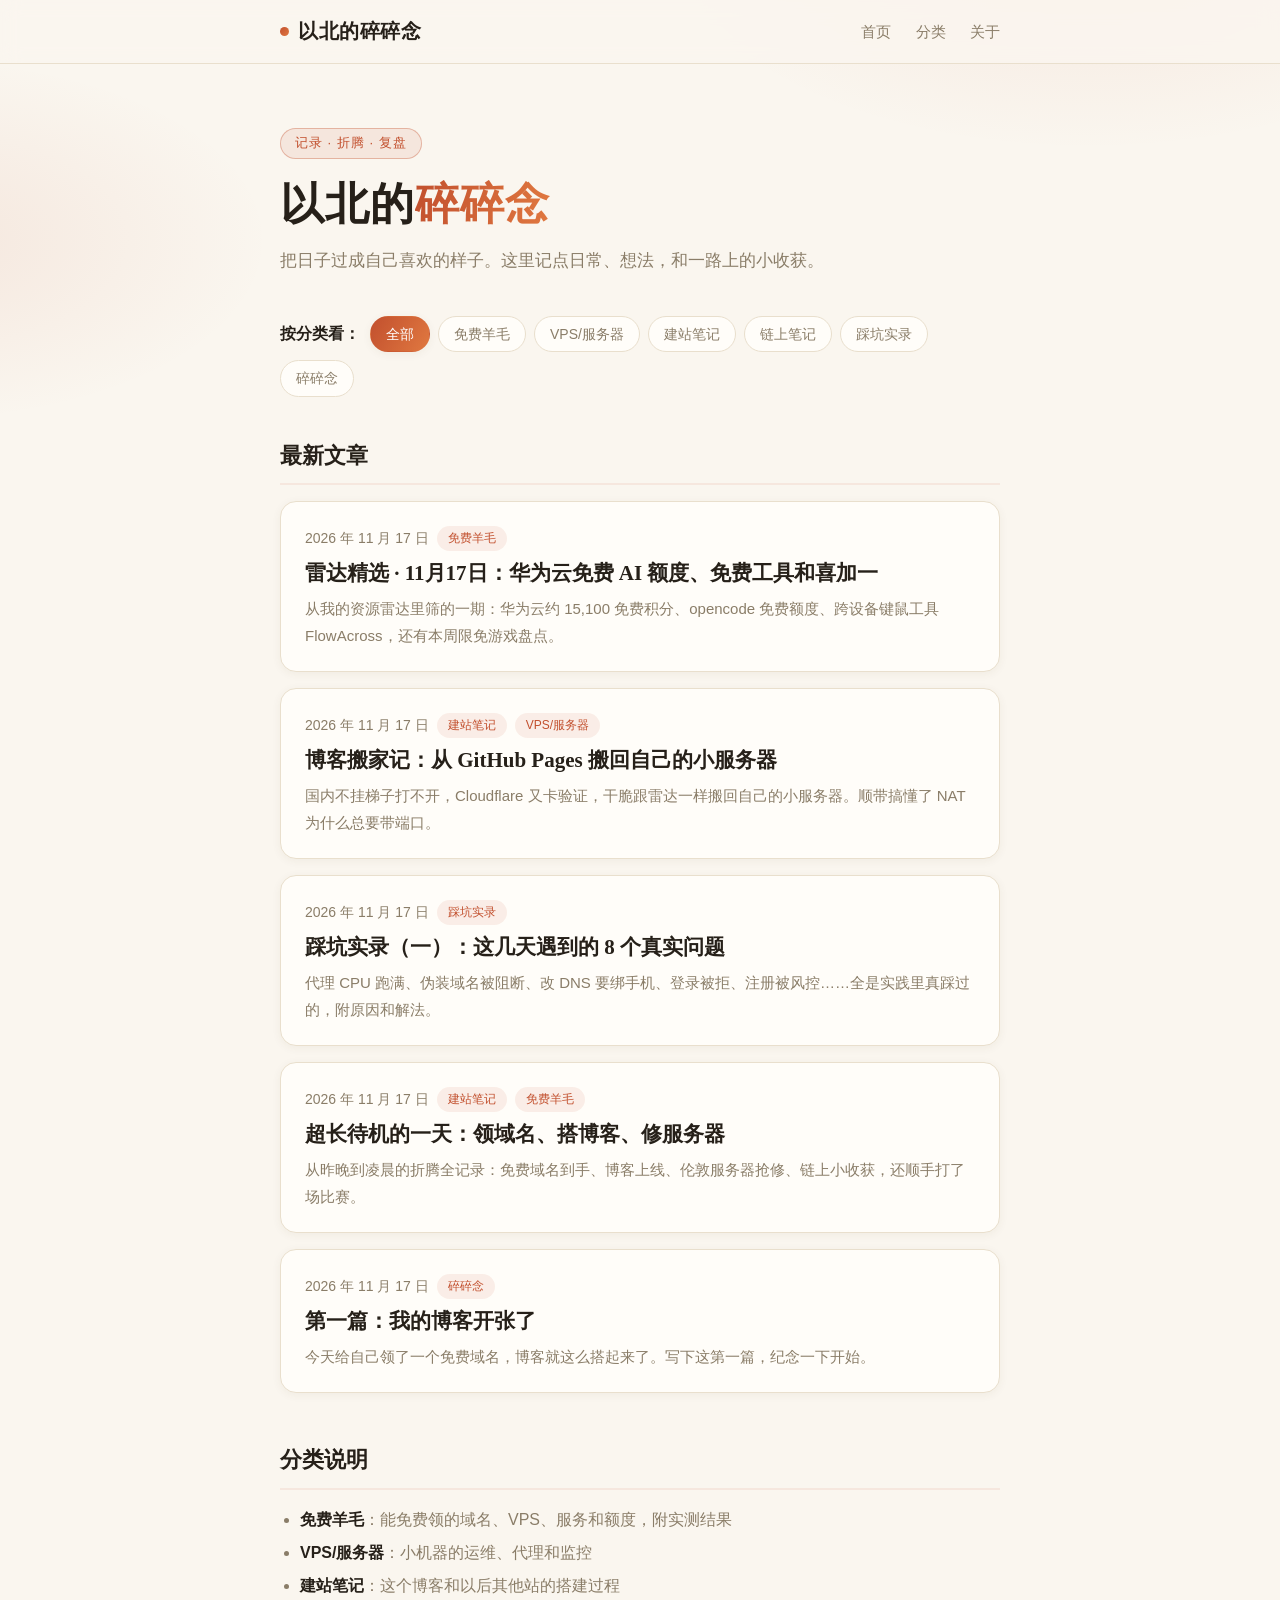
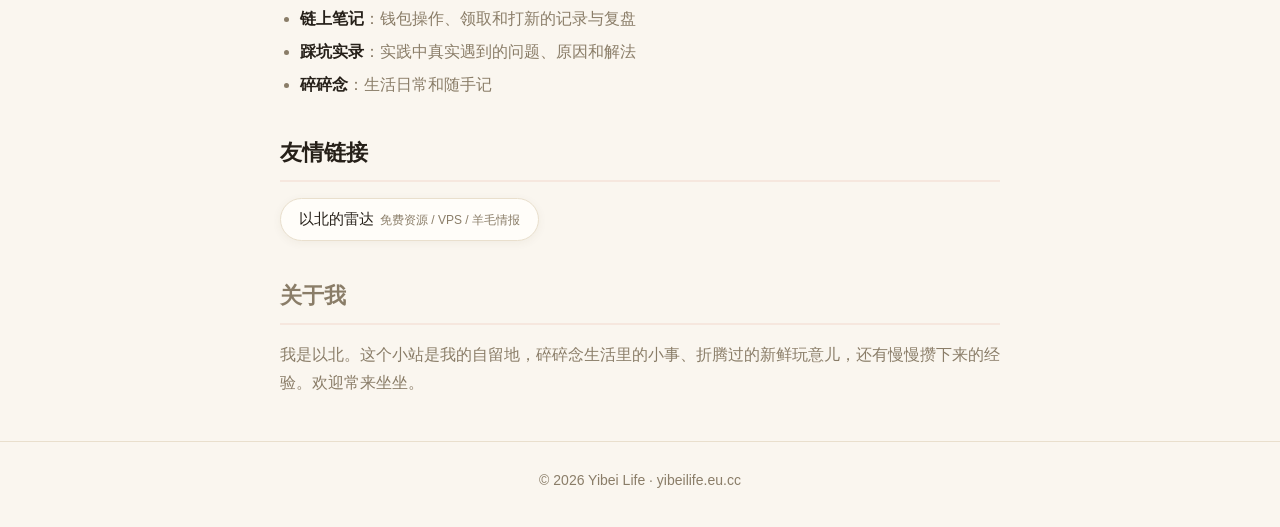
==== index.html @ 8fde80ee "New posts: blog move story + radar picks 11-17" ====
<!DOCTYPE html>
<html lang="zh-CN">
<head>
<meta charset="UTF-8">
<meta name="viewport" content="width=device-width, initial-scale=1.0">
<title>以北的碎碎念 · Yibei Life</title>
<meta name="description" content="以北的碎碎念，记录日常、想法和一路上的小收获。">
<link rel="stylesheet" href="assets/style.css?v=4">
</head>
<body>
<header class="site-header">
  <div class="wrap">
    <a class="logo" href="index.html">以北的碎碎念</a>
    <nav>
      <a href="index.html">首页</a>
      <a href="#categories">分类</a>
      <a href="#about">关于</a>
    </nav>
  </div>
</header>

<main class="wrap">
  <section class="hero">
    <span class="hero-badge">记录 · 折腾 · 复盘</span>
    <h1>以北的<span class="grad">碎碎念</span></h1>
    <p>把日子过成自己喜欢的样子。这里记点日常、想法，和一路上的小收获。</p>
  </section>

  <div class="cat-filter" id="categories">
    <span class="cat-label">按分类看：</span>
    <span id="catFilter" class="cat-buttons">
    <button class="active" data-filter="all">全部</button>
    <button data-filter="freebies">免费羊毛</button>
    <button data-filter="vps">VPS/服务器</button>
    <button data-filter="site">建站笔记</button>
    <button data-filter="crypto">链上笔记</button>
    <button data-filter="pitfalls">踩坑实录</button>
    <button data-filter="life">碎碎念</button>
    </span>
  </div>

  <section class="post-list">
    <h2>最新文章</h2>
    <article class="post-card" data-cat="freebies">
      <div class="meta"><time datetime="2026-11-17">2026 年 11 月 17 日</time><span class="chip">免费羊毛</span></div>
      <h3><a href="posts/2026-11-17-radar-picks.html">雷达精选 · 11月17日：华为云免费 AI 额度、免费工具和喜加一</a></h3>
      <p>从我的资源雷达里筛的一期：华为云约 15,100 免费积分、opencode 免费额度、跨设备键鼠工具 FlowAcross，还有本周限免游戏盘点。</p>
    </article>
    <article class="post-card" data-cat="site vps">
      <div class="meta"><time datetime="2026-11-17">2026 年 11 月 17 日</time><span class="chip">建站笔记</span><span class="chip">VPS/服务器</span></div>
      <h3><a href="posts/2026-11-17-blog-move.html">博客搬家记：从 GitHub Pages 搬回自己的小服务器</a></h3>
      <p>国内不挂梯子打不开，Cloudflare 又卡验证，干脆跟雷达一样搬回自己的小服务器。顺带搞懂了 NAT 为什么总要带端口。</p>
    </article>
    <article class="post-card" data-cat="pitfalls">
      <div class="meta"><time datetime="2026-11-17">2026 年 11 月 17 日</time><span class="chip">踩坑实录</span></div>
      <h3><a href="posts/2026-11-17-pitfalls.html">踩坑实录（一）：这几天遇到的 8 个真实问题</a></h3>
      <p>代理 CPU 跑满、伪装域名被阻断、改 DNS 要绑手机、登录被拒、注册被风控……全是实践里真踩过的，附原因和解法。</p>
    </article>
    <article class="post-card" data-cat="site freebies">
      <div class="meta"><time datetime="2026-11-17">2026 年 11 月 17 日</time><span class="chip">建站笔记</span><span class="chip">免费羊毛</span></div>
      <h3><a href="posts/2026-11-17-recap.html">超长待机的一天：领域名、搭博客、修服务器</a></h3>
      <p>从昨晚到凌晨的折腾全记录：免费域名到手、博客上线、伦敦服务器抢修、链上小收获，还顺手打了场比赛。</p>
    </article>
    <article class="post-card" data-cat="life">
      <div class="meta"><time datetime="2026-11-17">2026 年 11 月 17 日</time><span class="chip">碎碎念</span></div>
      <h3><a href="posts/hello.html">第一篇：我的博客开张了</a></h3>
      <p>今天给自己领了一个免费域名，博客就这么搭起来了。写下这第一篇，纪念一下开始。</p>
    </article>
  </section>

  <section class="categories">
    <h2>分类说明</h2>
    <ul>
      <li><strong>免费羊毛</strong>：能免费领的域名、VPS、服务和额度，附实测结果</li>
      <li><strong>VPS/服务器</strong>：小机器的运维、代理和监控</li>
      <li><strong>建站笔记</strong>：这个博客和以后其他站的搭建过程</li>
      <li><strong>链上笔记</strong>：钱包操作、领取和打新的记录与复盘</li>
      <li><strong>踩坑实录</strong>：实践中真实遇到的问题、原因和解法</li>
      <li><strong>碎碎念</strong>：生活日常和随手记</li>
    </ul>
  </section>
  <script>
    document.getElementById('catFilter').addEventListener('click', function (e) {
      if (e.target.tagName !== 'BUTTON') return;
      this.querySelectorAll('button').forEach(function (b) { b.classList.remove('active'); });
      e.target.classList.add('active');
      var f = e.target.getAttribute('data-filter');
      document.querySelectorAll('.post-card').forEach(function (card) {
        var cats = (card.getAttribute('data-cat') || '').split(' ');
        card.style.display = (f === 'all' || cats.indexOf(f) !== -1) ? '' : 'none';
      });
    });
  </script>

  <section class="friends">
    <h2>友情链接</h2>
    <div class="friend-links">
      <a href="http://yibeiradar.eu.cc" target="_blank" rel="noopener">以北的雷达<small>免费资源 / VPS / 羊毛情报</small></a>
    </div>
  </section>

  <section id="about" class="about">
    <h2>关于我</h2>
    <p>我是以北。这个小站是我的自留地，碎碎念生活里的小事、折腾过的新鲜玩意儿，还有慢慢攒下来的经验。欢迎常来坐坐。</p>
  </section>
</main>

<footer class="site-footer">
  <div class="wrap">
    <p>© 2026 Yibei Life · yibeilife.eu.cc</p>
  </div>
</footer>
</body>
</html>
---- assets/style.css ----
:root {
  --bg: #faf6ef;
  --bg-soft: #f3ecdf;
  --card: #fffdf9;
  --text: #262019;
  --muted: #8a7d68;
  --accent: #c2502e;
  --accent-2: #e07840;
  --accent-soft: rgba(194, 80, 46, 0.09);
  --border: #e9dfcd;
  --shadow: 0 2px 10px rgba(90, 64, 32, 0.06);
  --shadow-hover: 0 12px 28px rgba(90, 64, 32, 0.13);
  --serif: "Noto Serif SC", "Songti SC", "STSong", Georgia, serif;
}
@media (prefers-color-scheme: dark) {
  :root {
    --bg: #17140f;
    --bg-soft: #1e1a14;
    --card: #211c15;
    --text: #ece4d4;
    --muted: #a2937a;
    --accent: #e8935c;
    --accent-2: #f0a868;
    --accent-soft: rgba(232, 147, 92, 0.13);
    --border: #38302a;
    --shadow: 0 2px 10px rgba(0, 0, 0, 0.35);
    --shadow-hover: 0 12px 28px rgba(0, 0, 0, 0.5);
  }
}
* { box-sizing: border-box; }
html { scroll-behavior: smooth; }
body {
  margin: 0;
  background:
    radial-gradient(600px 300px at 85% -60px, var(--accent-soft), transparent 70%),
    radial-gradient(500px 260px at -80px 240px, var(--accent-soft), transparent 70%),
    var(--bg);
  color: var(--text);
  font-family: -apple-system, BlinkMacSystemFont, "PingFang SC", "Hiragino Sans GB", "Microsoft YaHei", sans-serif;
  line-height: 1.75;
  -webkit-font-smoothing: antialiased;
}
::selection { background: var(--accent); color: #fff; }
.wrap { max-width: 760px; margin: 0 auto; padding: 0 20px; }
a { color: var(--accent); text-decoration: none; }
a:hover { text-decoration: underline; }

.site-header {
  position: sticky;
  top: 0;
  z-index: 10;
  background: color-mix(in srgb, var(--bg) 82%, transparent);
  backdrop-filter: blur(10px);
  -webkit-backdrop-filter: blur(10px);
  border-bottom: 1px solid var(--border);
}
.site-header .wrap {
  display: flex;
  align-items: center;
  justify-content: space-between;
  padding-top: 14px;
  padding-bottom: 14px;
}
.logo {
  font-family: var(--serif);
  font-weight: 700;
  font-size: 20px;
  color: var(--text);
  letter-spacing: 0.5px;
}
.logo::before {
  content: "";
  display: inline-block;
  width: 9px;
  height: 9px;
  border-radius: 50%;
  background: linear-gradient(135deg, var(--accent), var(--accent-2));
  margin-right: 9px;
  vertical-align: 2px;
}
.logo:hover { text-decoration: none; color: var(--accent); }
.site-header nav a {
  color: var(--muted);
  margin-left: 20px;
  font-size: 15px;
  transition: color 0.15s ease;
}
.site-header nav a:hover { color: var(--accent); text-decoration: none; }

.hero { padding: 64px 0 10px; text-align: left; }
.hero-badge {
  display: inline-block;
  font-size: 13px;
  color: var(--accent);
  background: var(--accent-soft);
  border: 1px solid color-mix(in srgb, var(--accent) 35%, transparent);
  border-radius: 999px;
  padding: 3px 14px;
  margin-bottom: 18px;
  letter-spacing: 1px;
}
.hero h1 {
  font-family: var(--serif);
  font-size: 44px;
  line-height: 1.25;
  margin: 0 0 14px;
  letter-spacing: 1px;
}
.hero h1 .grad {
  background: linear-gradient(100deg, var(--accent), var(--accent-2));
  -webkit-background-clip: text;
  background-clip: text;
  color: transparent;
}
.hero p { color: var(--muted); font-size: 17px; margin: 0; max-width: 34em; }

.cat-filter { padding: 30px 0 4px; display: flex; flex-wrap: wrap; gap: 8px; align-items: center; }
.cat-label { font-weight: 600; margin-right: 2px; }
.cat-buttons { display: contents; }
.cat-filter button {
  font: inherit;
  font-size: 14px;
  color: var(--muted);
  background: var(--card);
  border: 1px solid var(--border);
  border-radius: 999px;
  padding: 5px 15px;
  cursor: pointer;
  transition: all 0.15s ease;
}
.cat-filter button:hover { color: var(--accent); border-color: var(--accent); }
.cat-filter button.active {
  color: #fff;
  background: linear-gradient(120deg, var(--accent), var(--accent-2));
  border-color: transparent;
  box-shadow: var(--shadow);
}
@media (prefers-color-scheme: dark) {
  .cat-filter button.active { color: #221607; }
}

.post-list { padding: 18px 0 6px; }
.post-list h2, .categories h2, .about h2 {
  font-family: var(--serif);
  font-size: 22px;
  margin: 18px 0 16px;
  padding-bottom: 8px;
  border-bottom: 2px solid var(--accent-soft);
}
.post-card {
  background: var(--card);
  border: 1px solid var(--border);
  border-radius: 16px;
  padding: 22px 24px;
  margin-bottom: 16px;
  box-shadow: var(--shadow);
  transition: transform 0.18s ease, box-shadow 0.18s ease;
}
.post-card:hover { transform: translateY(-3px); box-shadow: var(--shadow-hover); }
.post-card .meta { margin-bottom: 4px; }
.post-card time, .post time { color: var(--muted); font-size: 14px; }
.post-card h3 { font-family: var(--serif); margin: 6px 0 8px; font-size: 21px; line-height: 1.45; }
.post-card h3 a { color: var(--text); }
.post-card h3 a:hover { color: var(--accent); text-decoration: none; }
.post-card p { color: var(--muted); margin: 0; font-size: 15px; }

.chip {
  display: inline-block;
  font-size: 12px;
  color: var(--accent);
  background: var(--accent-soft);
  border-radius: 999px;
  padding: 2px 11px;
  margin-left: 8px;
  vertical-align: 1px;
  white-space: nowrap;
}

.categories { padding: 8px 0 4px; }
.categories ul { margin: 0; padding-left: 20px; color: var(--muted); }
.categories li { margin: 5px 0; }
.categories strong { color: var(--text); font-weight: 600; }

.about { padding: 14px 0 44px; color: var(--muted); }
.about p { margin: 0; }

.post { padding: 40px 0 8px; }
.post h1 { font-family: var(--serif); font-size: 32px; line-height: 1.4; margin: 10px 0 20px; letter-spacing: 0.5px; }
.post h3 {
  font-family: var(--serif);
  font-size: 20px;
  margin: 30px 0 8px;
  padding-left: 12px;
  border-left: 4px solid var(--accent);
  line-height: 1.5;
}
.post p { margin: 10px 0; }
.post strong { color: var(--text); }

.comments { padding: 16px 0 34px; }
.comments h2 { font-family: var(--serif); font-size: 20px; margin: 0 0 8px; }

.site-footer {
  border-top: 1px solid var(--border);
  padding: 26px 0 34px;
  color: var(--muted);
  font-size: 14px;
  text-align: center;
}
.site-footer p { margin: 0; }

img { max-width: 100%; height: auto; }
.post p, .post-card p { overflow-wrap: anywhere; }
#waline { max-width: 100%; }

.friends { padding: 8px 0 4px; }
.friends h2 {
  font-family: var(--serif);
  font-size: 22px;
  margin: 18px 0 16px;
  padding-bottom: 8px;
  border-bottom: 2px solid var(--accent-soft);
}
.friend-links { display: flex; flex-wrap: wrap; gap: 10px; }
.friend-links a {
  display: inline-block;
  background: var(--card);
  border: 1px solid var(--border);
  border-radius: 999px;
  padding: 7px 18px;
  color: var(--text);
  font-size: 15px;
  box-shadow: var(--shadow);
  transition: all 0.15s ease;
}
.friend-links a:hover {
  color: var(--accent);
  border-color: var(--accent);
  text-decoration: none;
  transform: translateY(-2px);
}
.friend-links a small { color: var(--muted); margin-left: 6px; font-size: 12px; }

@media (max-width: 560px) {
  .wrap { padding: 0 16px; }
  .hero { padding: 40px 0 4px; }
  .hero h1 { font-size: 32px; }
  .hero p { font-size: 16px; }
  .post { padding: 28px 0 6px; }
  .post h1 { font-size: 26px; }
  .post h3 { font-size: 18px; }
  .post-card { padding: 18px; border-radius: 14px; }
  .post-card h3 { font-size: 19px; }
  .site-header .wrap { padding-top: 11px; padding-bottom: 11px; }
  .logo { font-size: 18px; }
  .site-header nav a { margin-left: 13px; font-size: 14px; }
  .cat-filter { gap: 6px; padding-top: 22px; }
  .cat-filter button { padding: 4px 12px; font-size: 13px; }
  .chip { margin-left: 6px; padding: 1px 9px; }
  .friend-links a { padding: 6px 14px; font-size: 14px; }
}
@media (max-width: 380px) {
  .hero h1 { font-size: 28px; }
  .site-header nav a { margin-left: 10px; }
}
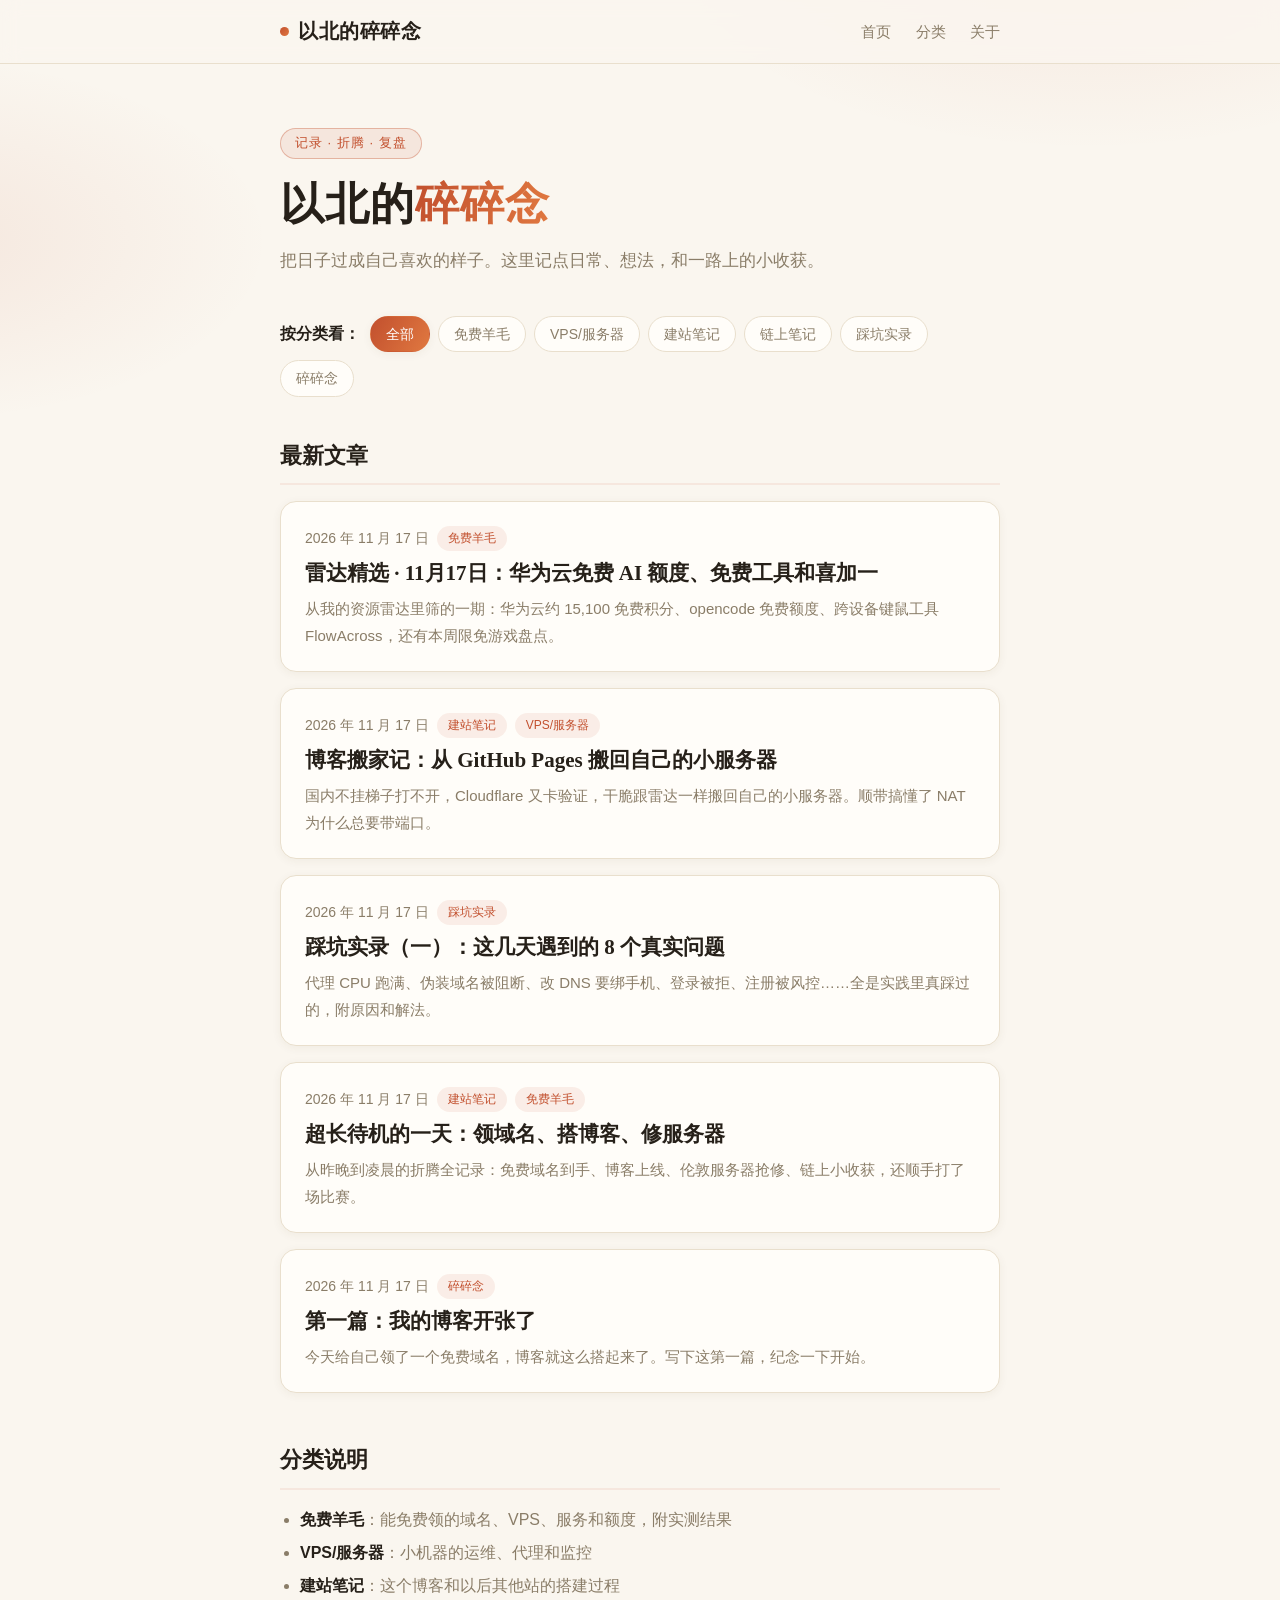
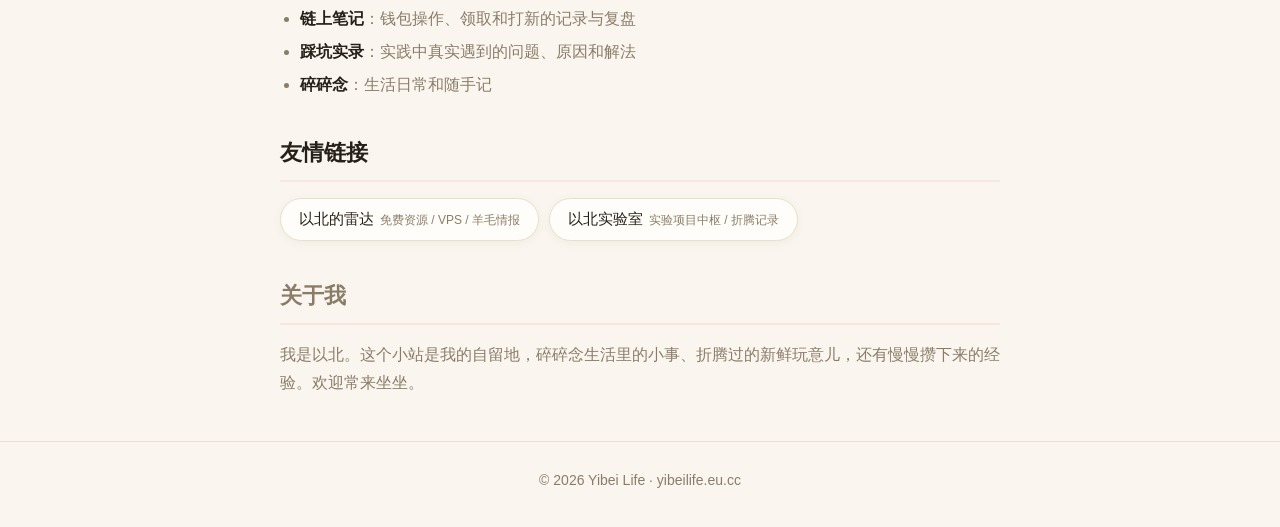
==== commit 5f323171: "Friend links: add Yibei Lab, radar link to https" ====
--- a/index.html
+++ b/index.html
@@ -95,7 +95,8 @@
   <section class="friends">
     <h2>友情链接</h2>
     <div class="friend-links">
-      <a href="http://yibeiradar.eu.cc" target="_blank" rel="noopener">以北的雷达<small>免费资源 / VPS / 羊毛情报</small></a>
+      <a href="https://yibeiradar.eu.cc" target="_blank" rel="noopener">以北的雷达<small>免费资源 / VPS / 羊毛情报</small></a>
+      <a href="https://yibeilab.eu.cc" target="_blank" rel="noopener">以北实验室<small>实验项目中枢 / 折腾记录</small></a>
     </div>
   </section>
 
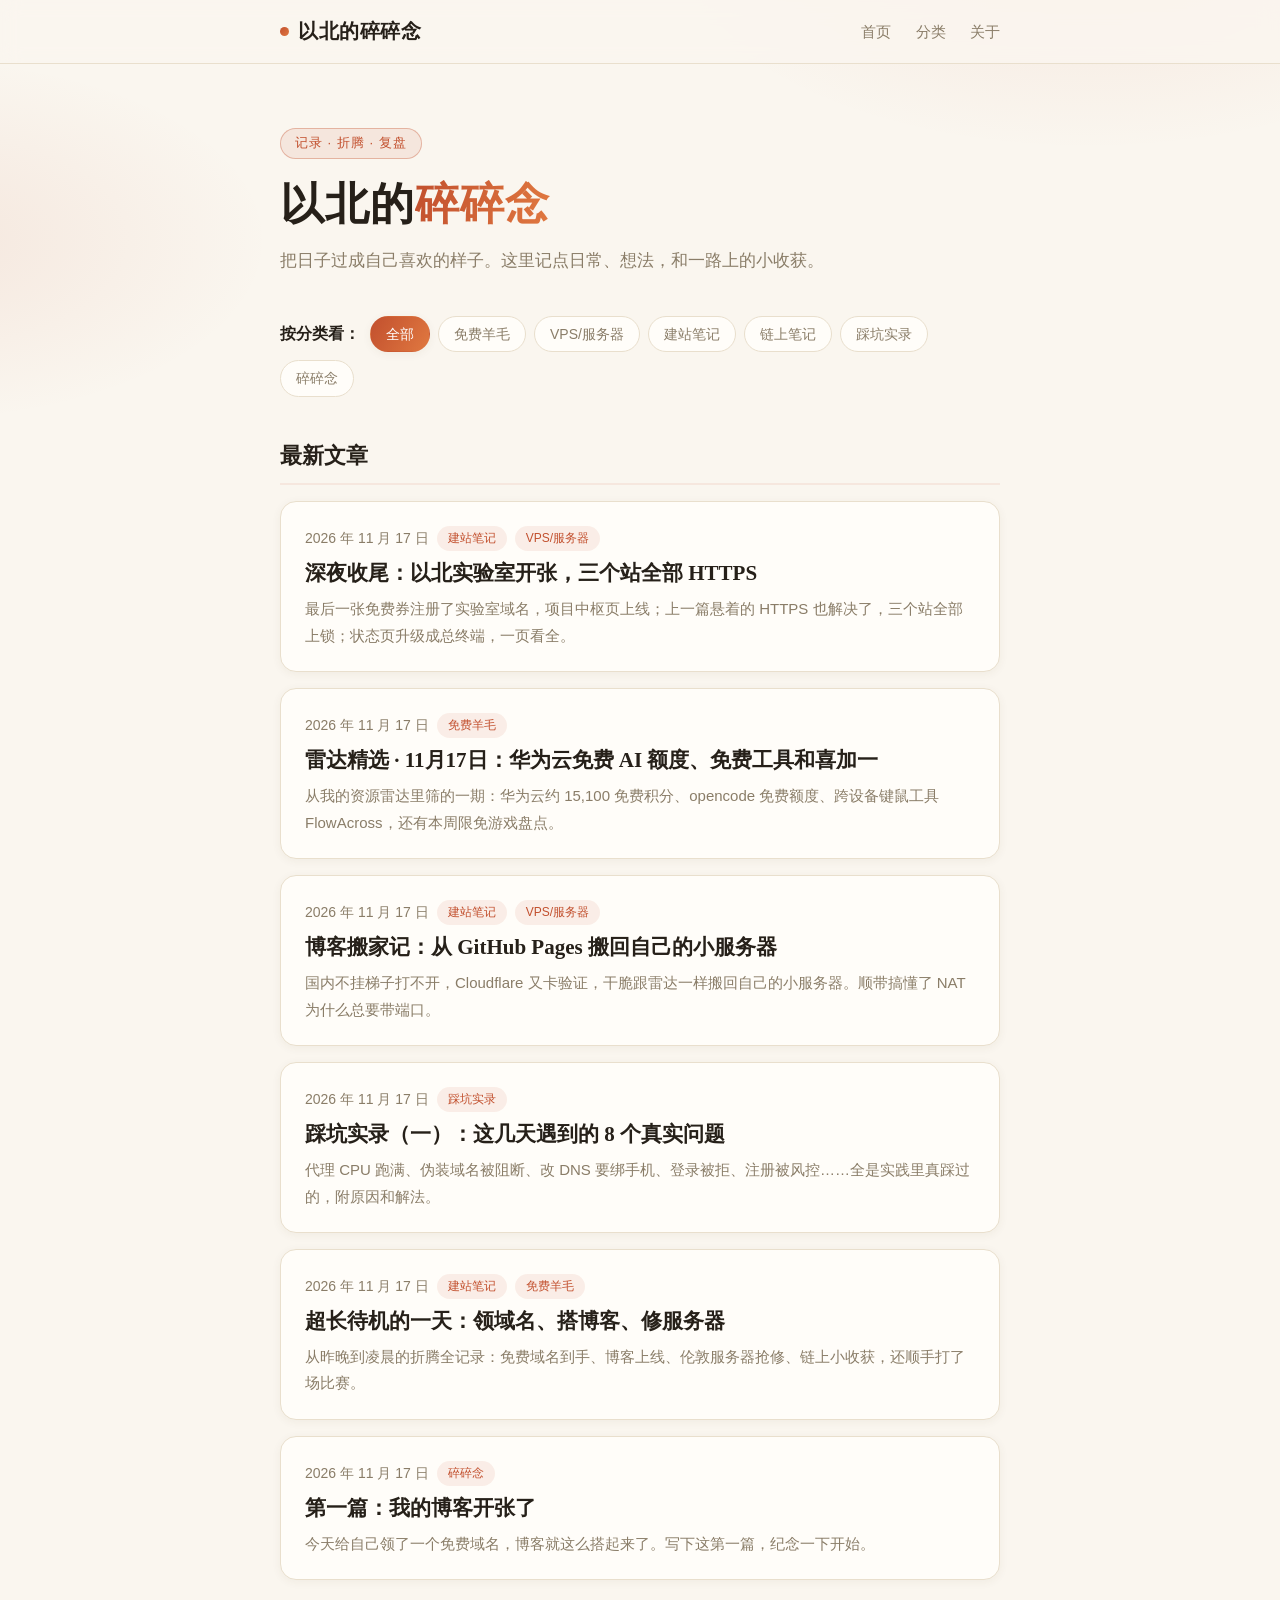
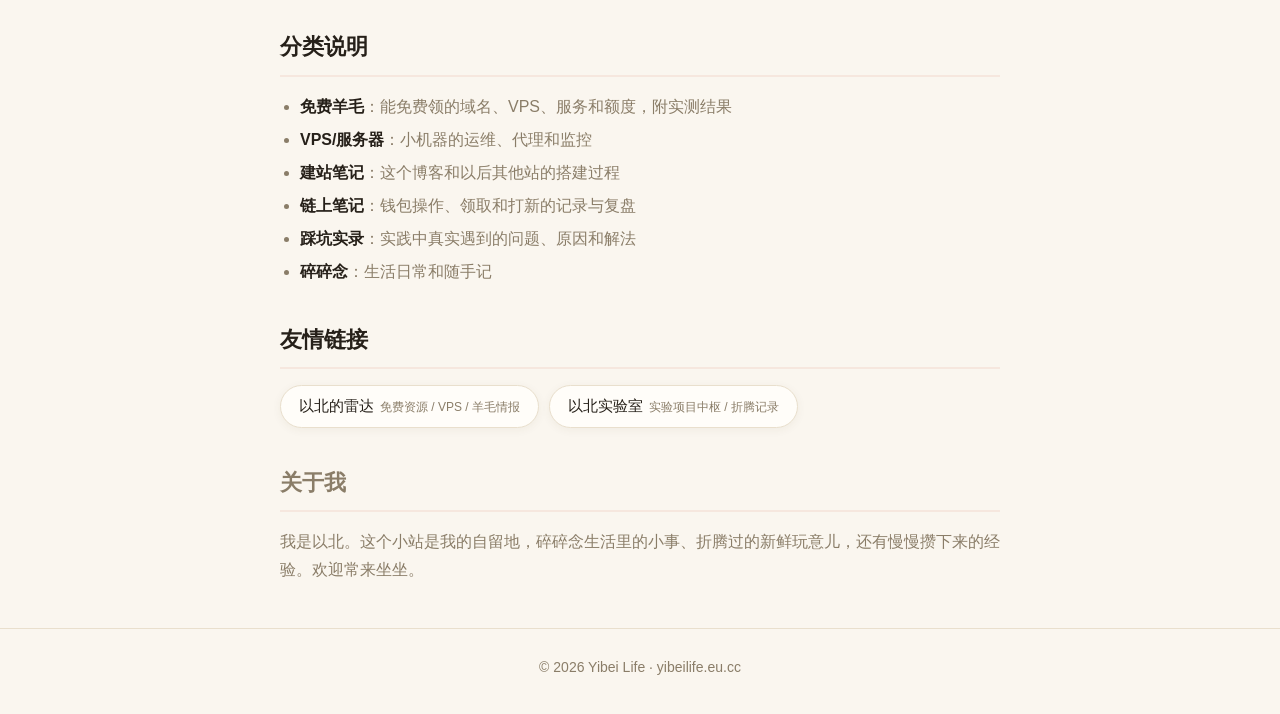
==== commit 8b1ccb6a: "New post: lab launch night wrap-up" ====
--- a/index.html
+++ b/index.html
@@ -41,6 +41,11 @@
 
   <section class="post-list">
     <h2>最新文章</h2>
+    <article class="post-card" data-cat="site vps">
+      <div class="meta"><time datetime="2026-11-17">2026 年 11 月 17 日</time><span class="chip">建站笔记</span><span class="chip">VPS/服务器</span></div>
+      <h3><a href="posts/2026-11-17-lab-night.html">深夜收尾：以北实验室开张，三个站全部 HTTPS</a></h3>
+      <p>最后一张免费券注册了实验室域名，项目中枢页上线；上一篇悬着的 HTTPS 也解决了，三个站全部上锁；状态页升级成总终端，一页看全。</p>
+    </article>
     <article class="post-card" data-cat="freebies">
       <div class="meta"><time datetime="2026-11-17">2026 年 11 月 17 日</time><span class="chip">免费羊毛</span></div>
       <h3><a href="posts/2026-11-17-radar-picks.html">雷达精选 · 11月17日：华为云免费 AI 额度、免费工具和喜加一</a></h3>
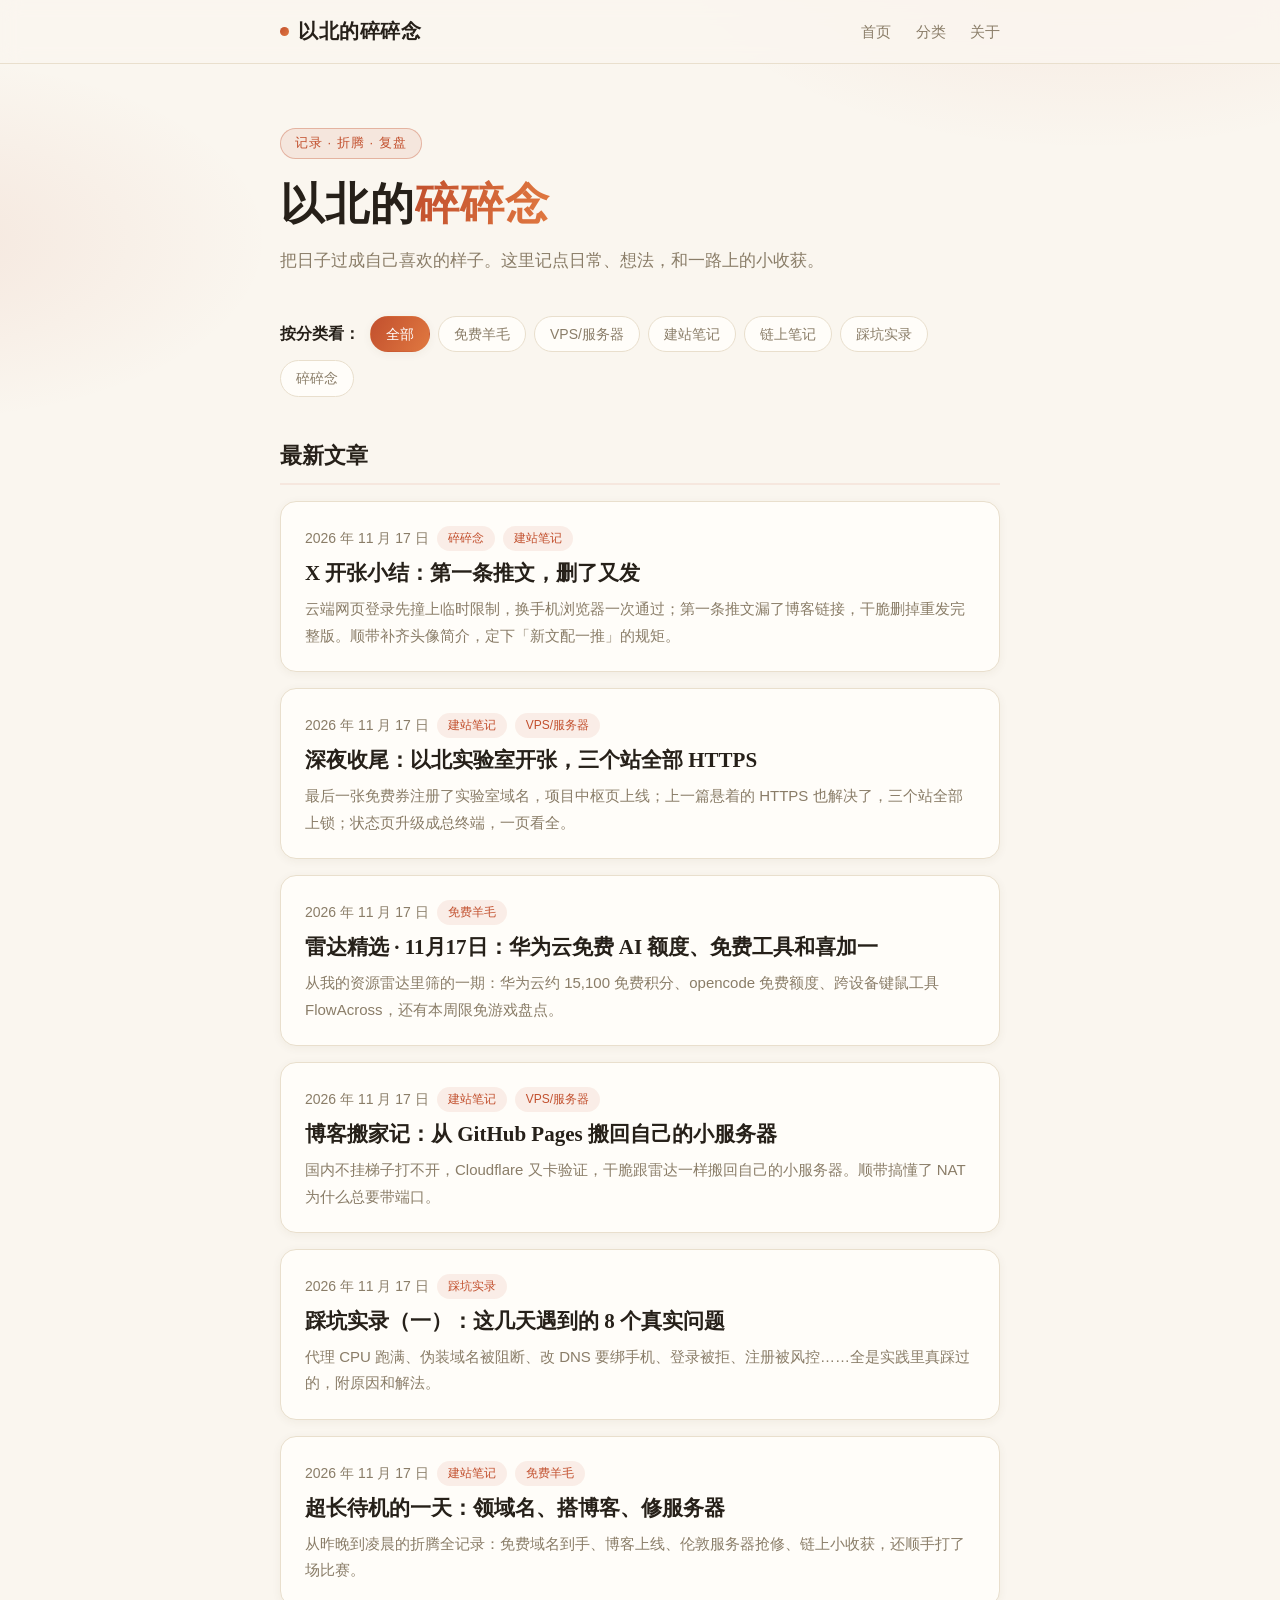
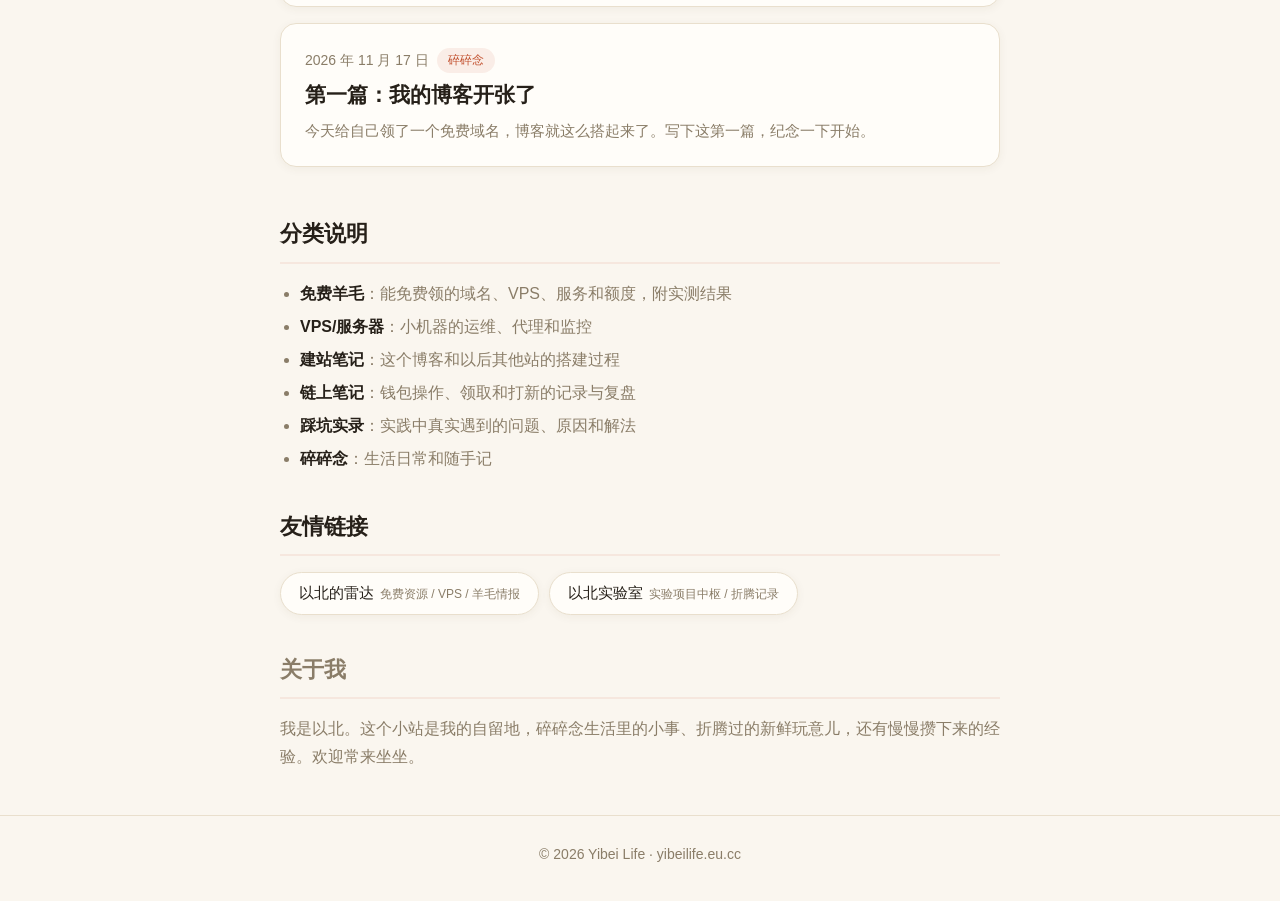
==== commit 70c60d08: "New post: X first tweet wrap-up" ====
--- a/index.html
+++ b/index.html
@@ -41,6 +41,11 @@
 
   <section class="post-list">
     <h2>最新文章</h2>
+    <article class="post-card" data-cat="life site">
+      <div class="meta"><time datetime="2026-11-17">2026 年 11 月 17 日</time><span class="chip">碎碎念</span><span class="chip">建站笔记</span></div>
+      <h3><a href="posts/2026-11-17-first-tweet.html">X 开张小结：第一条推文，删了又发</a></h3>
+      <p>云端网页登录先撞上临时限制，换手机浏览器一次通过；第一条推文漏了博客链接，干脆删掉重发完整版。顺带补齐头像简介，定下「新文配一推」的规矩。</p>
+    </article>
     <article class="post-card" data-cat="site vps">
       <div class="meta"><time datetime="2026-11-17">2026 年 11 月 17 日</time><span class="chip">建站笔记</span><span class="chip">VPS/服务器</span></div>
       <h3><a href="posts/2026-11-17-lab-night.html">深夜收尾：以北实验室开张，三个站全部 HTTPS</a></h3>
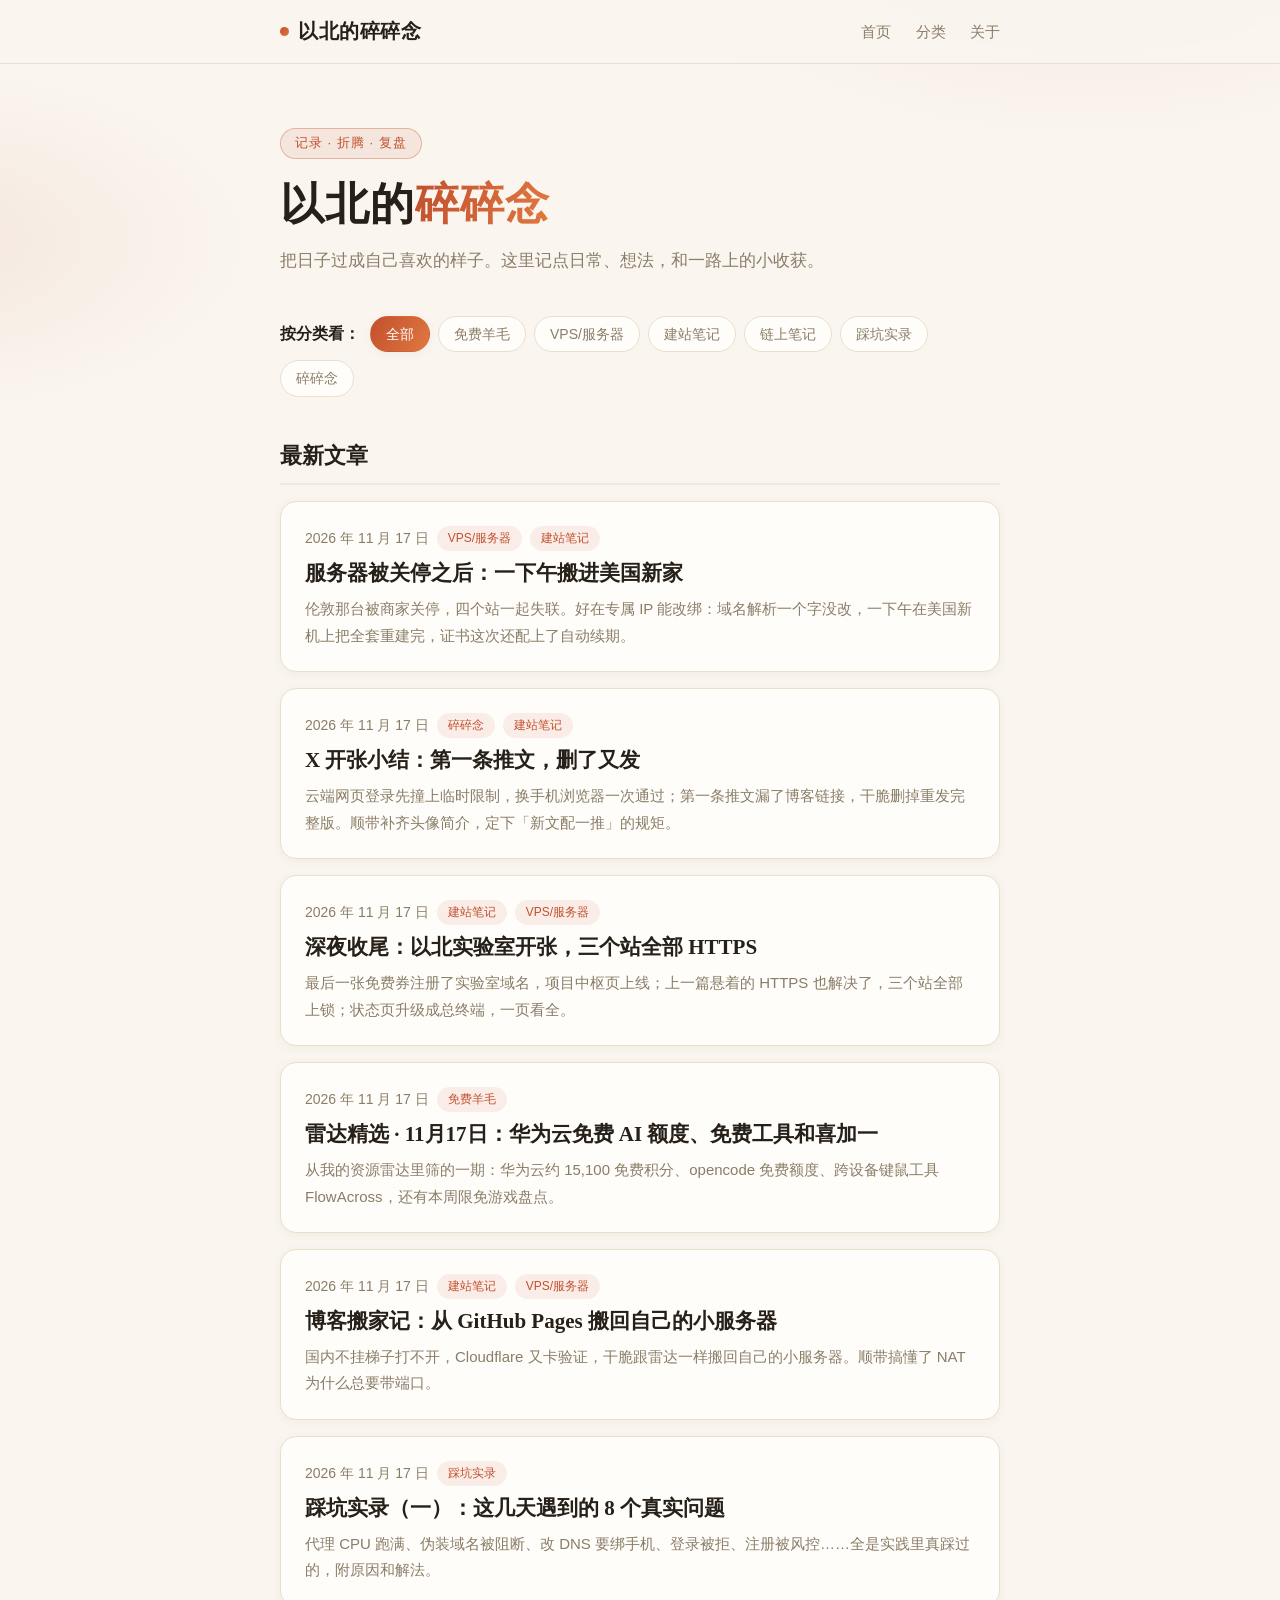
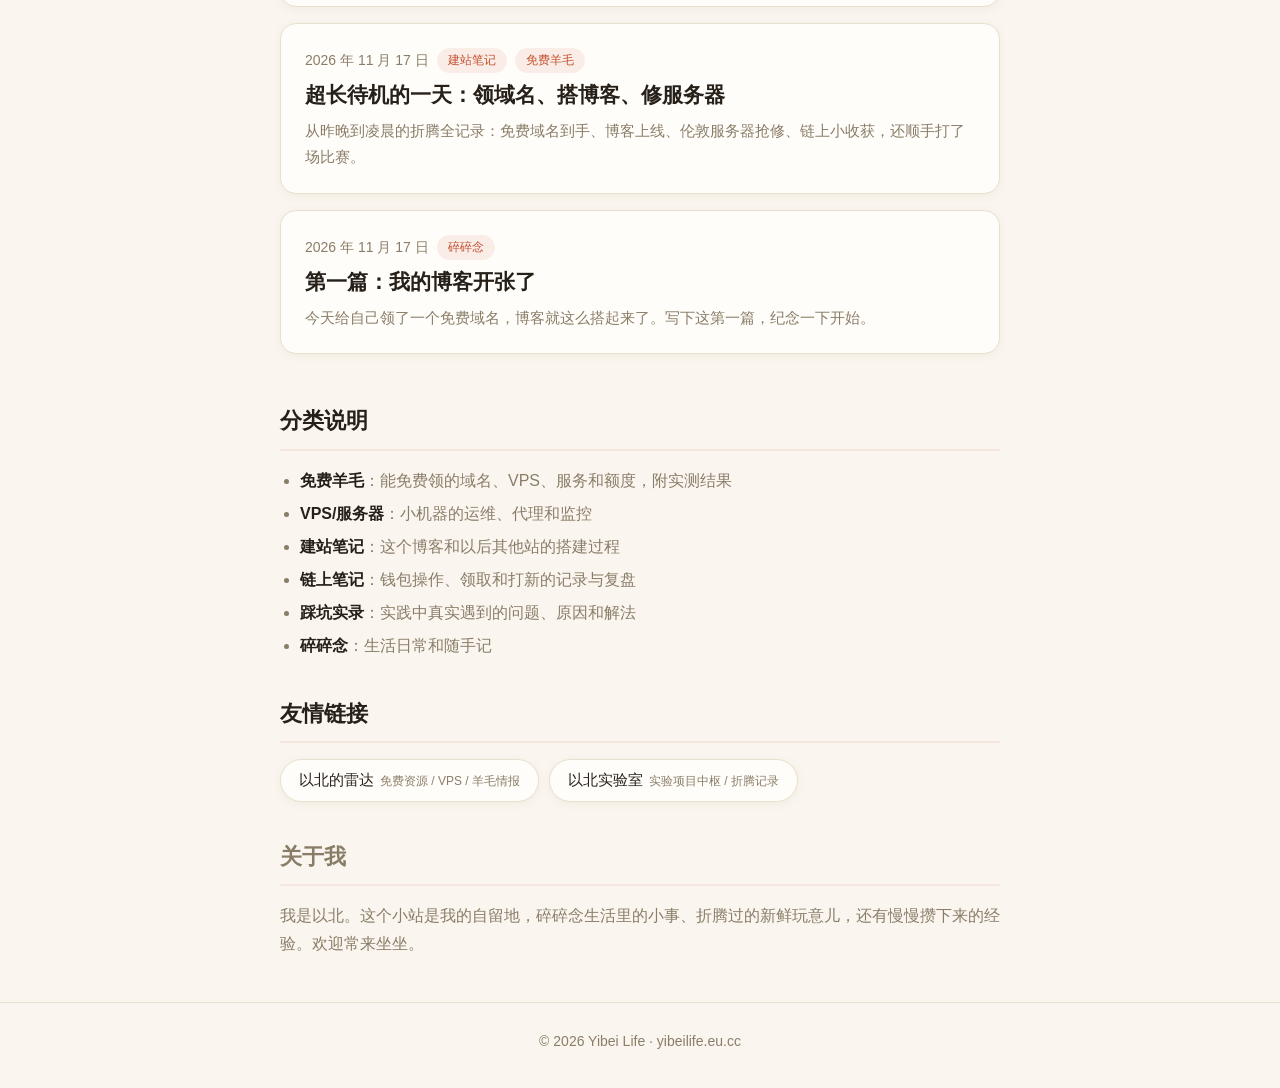
==== commit 8ae8a34a: "New post: server migration to US box (+ index card)" ====
--- a/index.html
+++ b/index.html
@@ -41,6 +41,11 @@
 
   <section class="post-list">
     <h2>最新文章</h2>
+    <article class="post-card" data-cat="vps site">
+      <div class="meta"><time datetime="2026-11-17">2026 年 11 月 17 日</time><span class="chip">VPS/服务器</span><span class="chip">建站笔记</span></div>
+      <h3><a href="posts/2026-11-17-server-migration.html">服务器被关停之后：一下午搬进美国新家</a></h3>
+      <p>伦敦那台被商家关停，四个站一起失联。好在专属 IP 能改绑：域名解析一个字没改，一下午在美国新机上把全套重建完，证书这次还配上了自动续期。</p>
+    </article>
     <article class="post-card" data-cat="life site">
       <div class="meta"><time datetime="2026-11-17">2026 年 11 月 17 日</time><span class="chip">碎碎念</span><span class="chip">建站笔记</span></div>
       <h3><a href="posts/2026-11-17-first-tweet.html">X 开张小结：第一条推文，删了又发</a></h3>
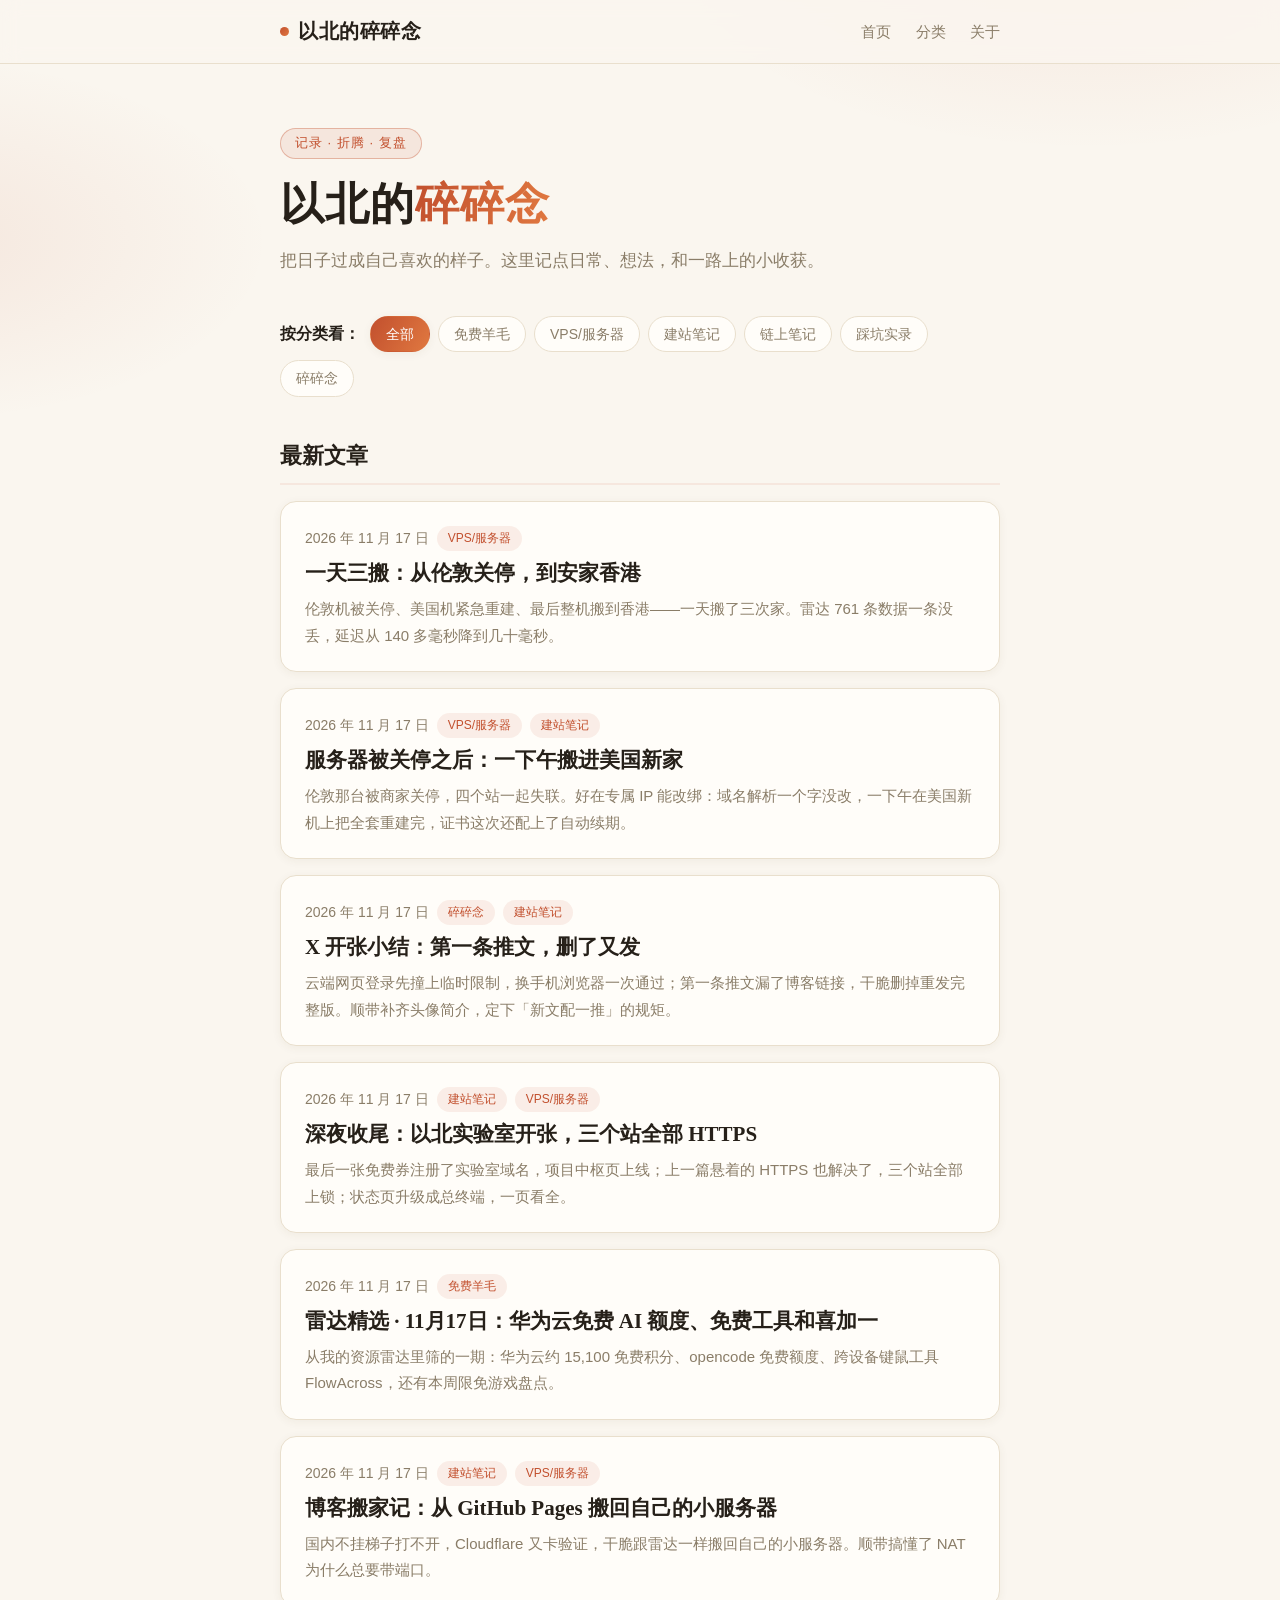
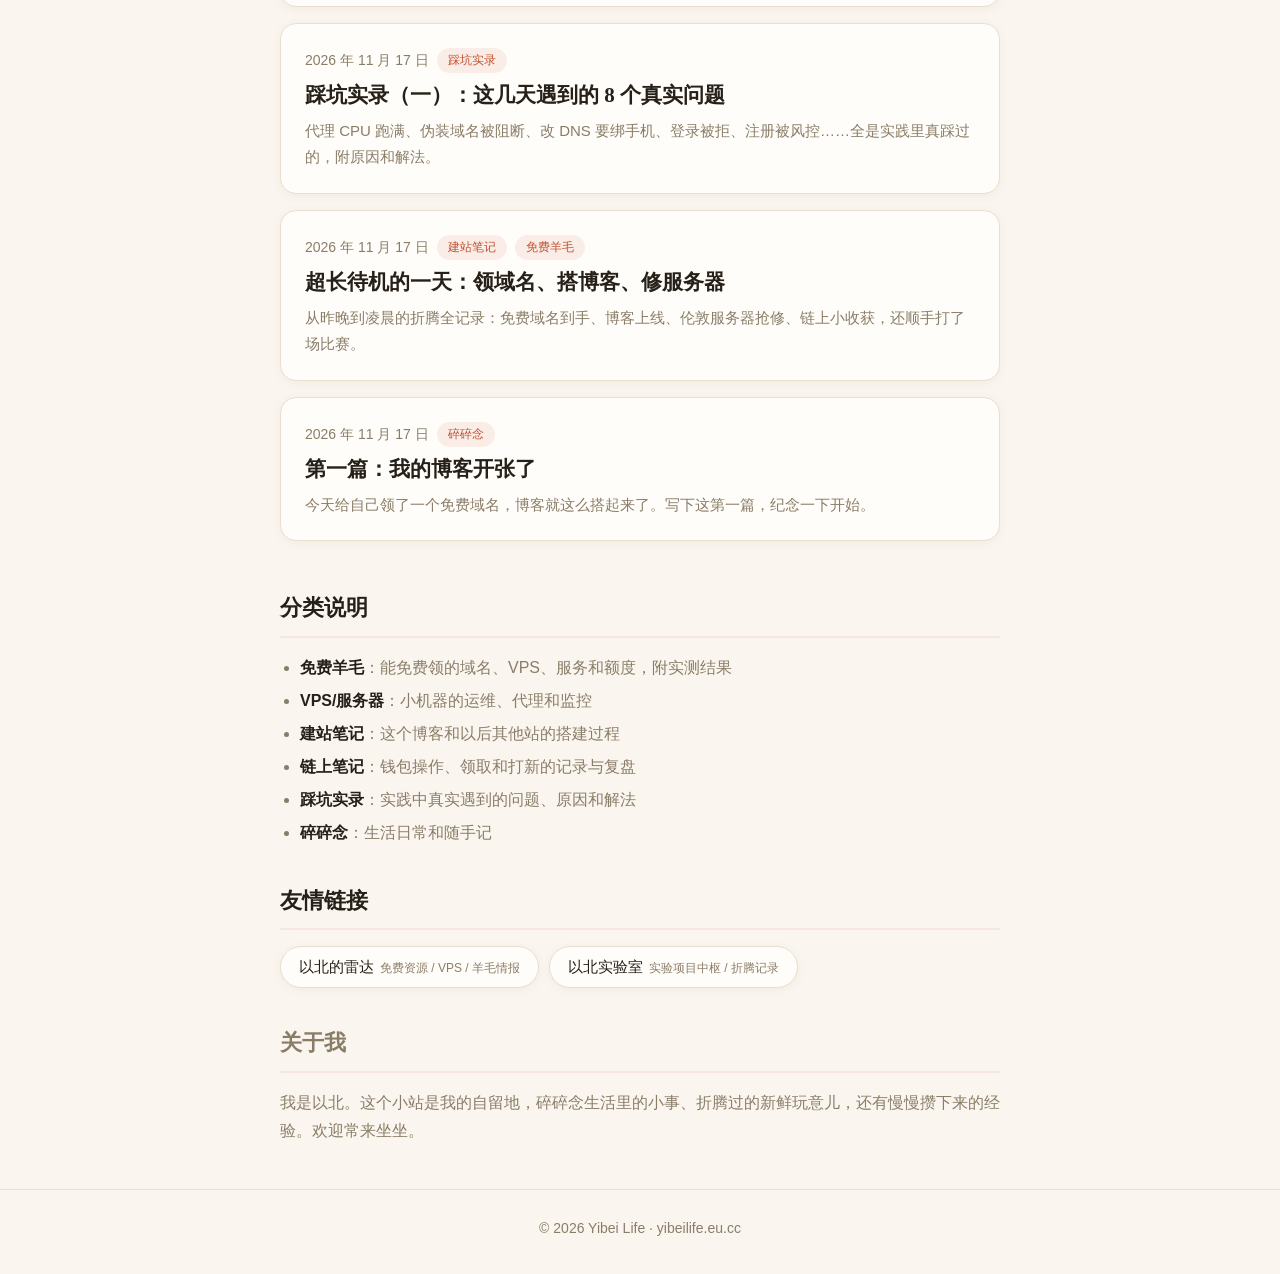
==== commit 5fc2143d: "New post: HK migration day recap (+ index card)" ====
--- a/index.html
+++ b/index.html
@@ -41,6 +41,11 @@
 
   <section class="post-list">
     <h2>最新文章</h2>
+    <article class="post-card" data-cat="vps">
+      <div class="meta"><time datetime="2026-11-17">2026 年 11 月 17 日</time><span class="chip">VPS/服务器</span></div>
+      <h3><a href="posts/2026-11-17-hk-migration.html">一天三搬：从伦敦关停，到安家香港</a></h3>
+      <p>伦敦机被关停、美国机紧急重建、最后整机搬到香港——一天搬了三次家。雷达 761 条数据一条没丢，延迟从 140 多毫秒降到几十毫秒。</p>
+    </article>
     <article class="post-card" data-cat="vps site">
       <div class="meta"><time datetime="2026-11-17">2026 年 11 月 17 日</time><span class="chip">VPS/服务器</span><span class="chip">建站笔记</span></div>
       <h3><a href="posts/2026-11-17-server-migration.html">服务器被关停之后：一下午搬进美国新家</a></h3>
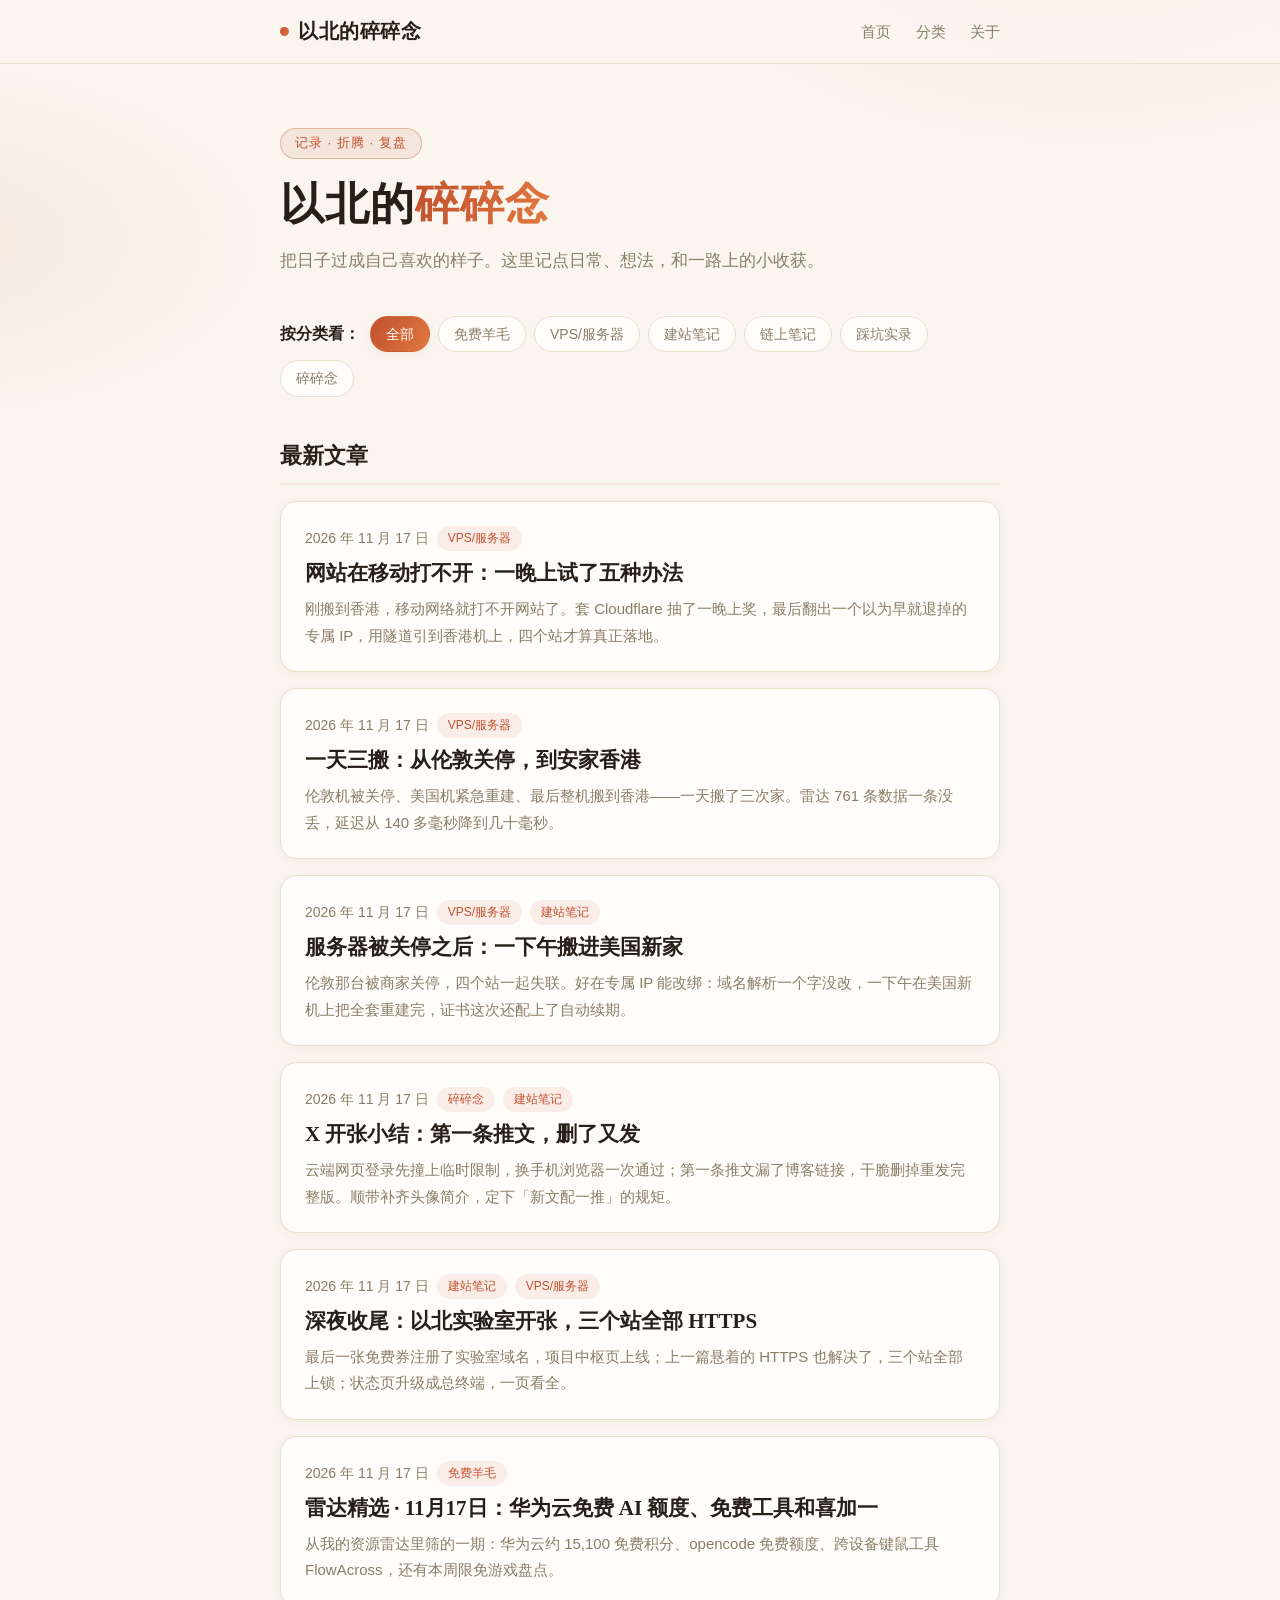
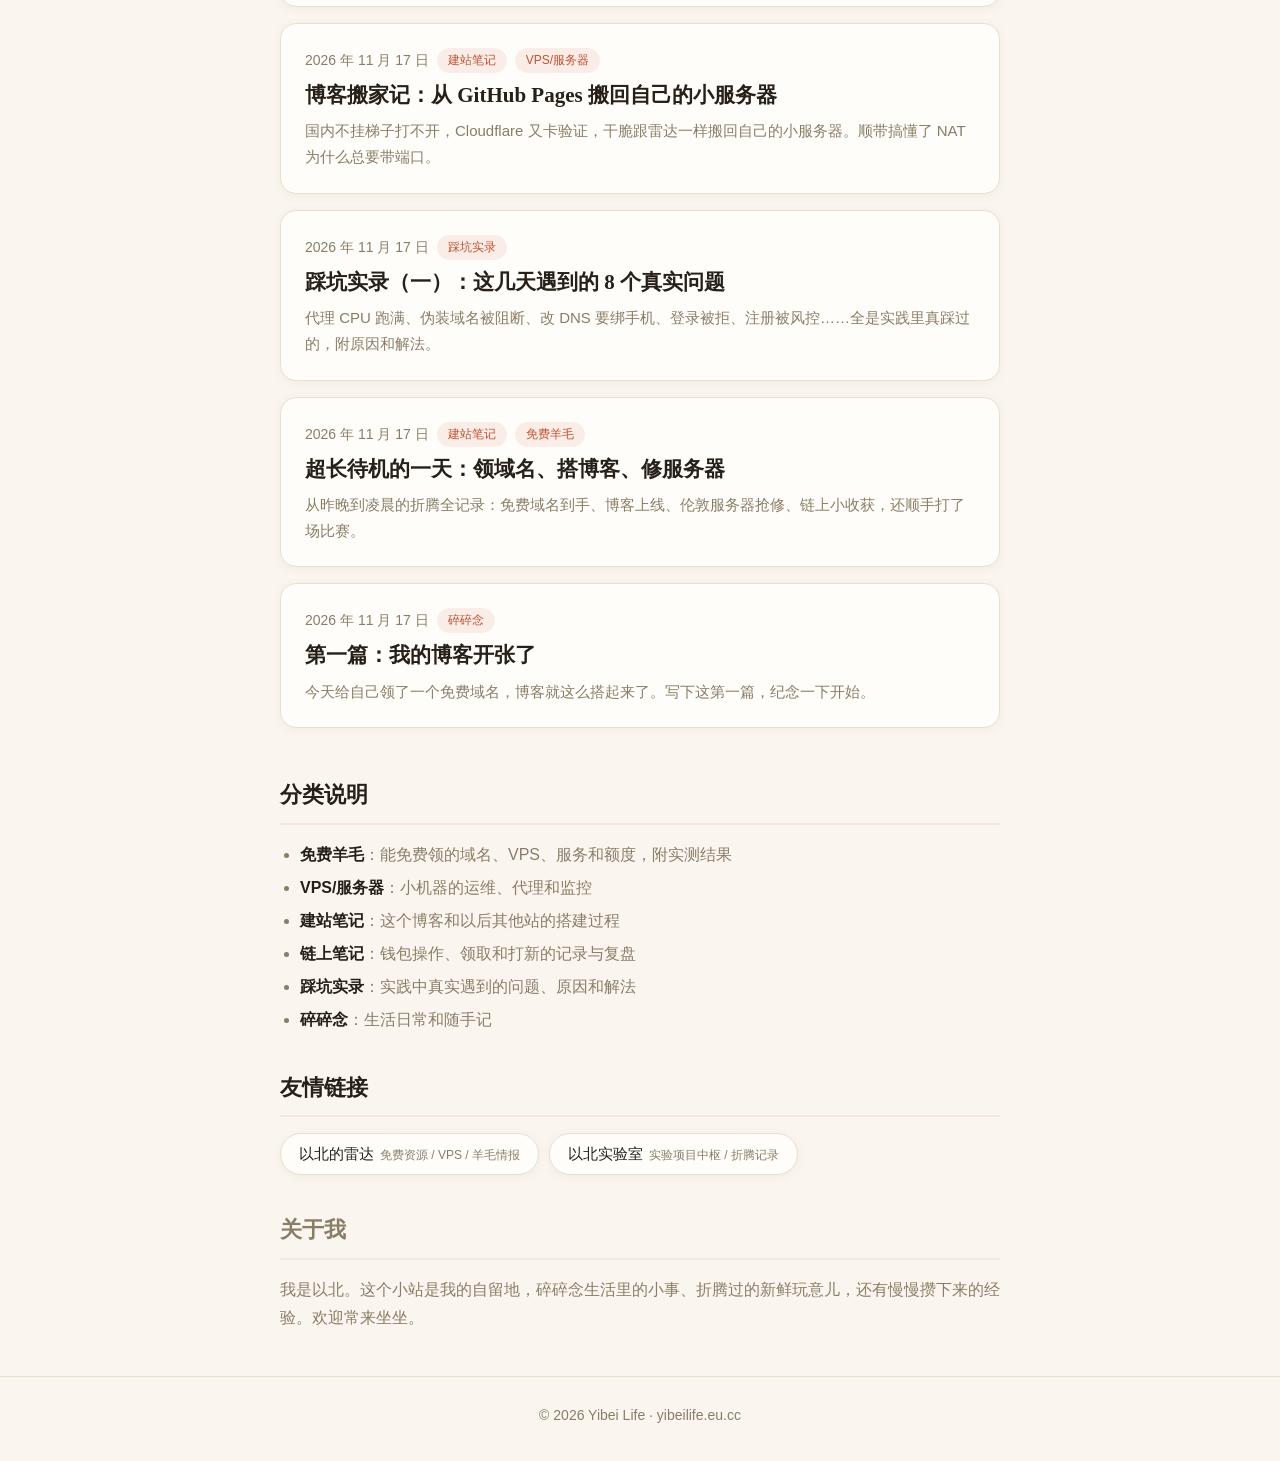
==== commit fa57abce: "New post: clean IP via WG tunnel fixes Mobile access (+ index card)" ====
--- a/index.html
+++ b/index.html
@@ -41,6 +41,11 @@
 
   <section class="post-list">
     <h2>最新文章</h2>
+    <article class="post-card" data-cat="vps">
+      <div class="meta"><time datetime="2026-11-17">2026 年 11 月 17 日</time><span class="chip">VPS/服务器</span></div>
+      <h3><a href="posts/2026-11-17-clean-ip.html">网站在移动打不开：一晚上试了五种办法</a></h3>
+      <p>刚搬到香港，移动网络就打不开网站了。套 Cloudflare 抽了一晚上奖，最后翻出一个以为早就退掉的专属 IP，用隧道引到香港机上，四个站才算真正落地。</p>
+    </article>
     <article class="post-card" data-cat="vps">
       <div class="meta"><time datetime="2026-11-17">2026 年 11 月 17 日</time><span class="chip">VPS/服务器</span></div>
       <h3><a href="posts/2026-11-17-hk-migration.html">一天三搬：从伦敦关停，到安家香港</a></h3>
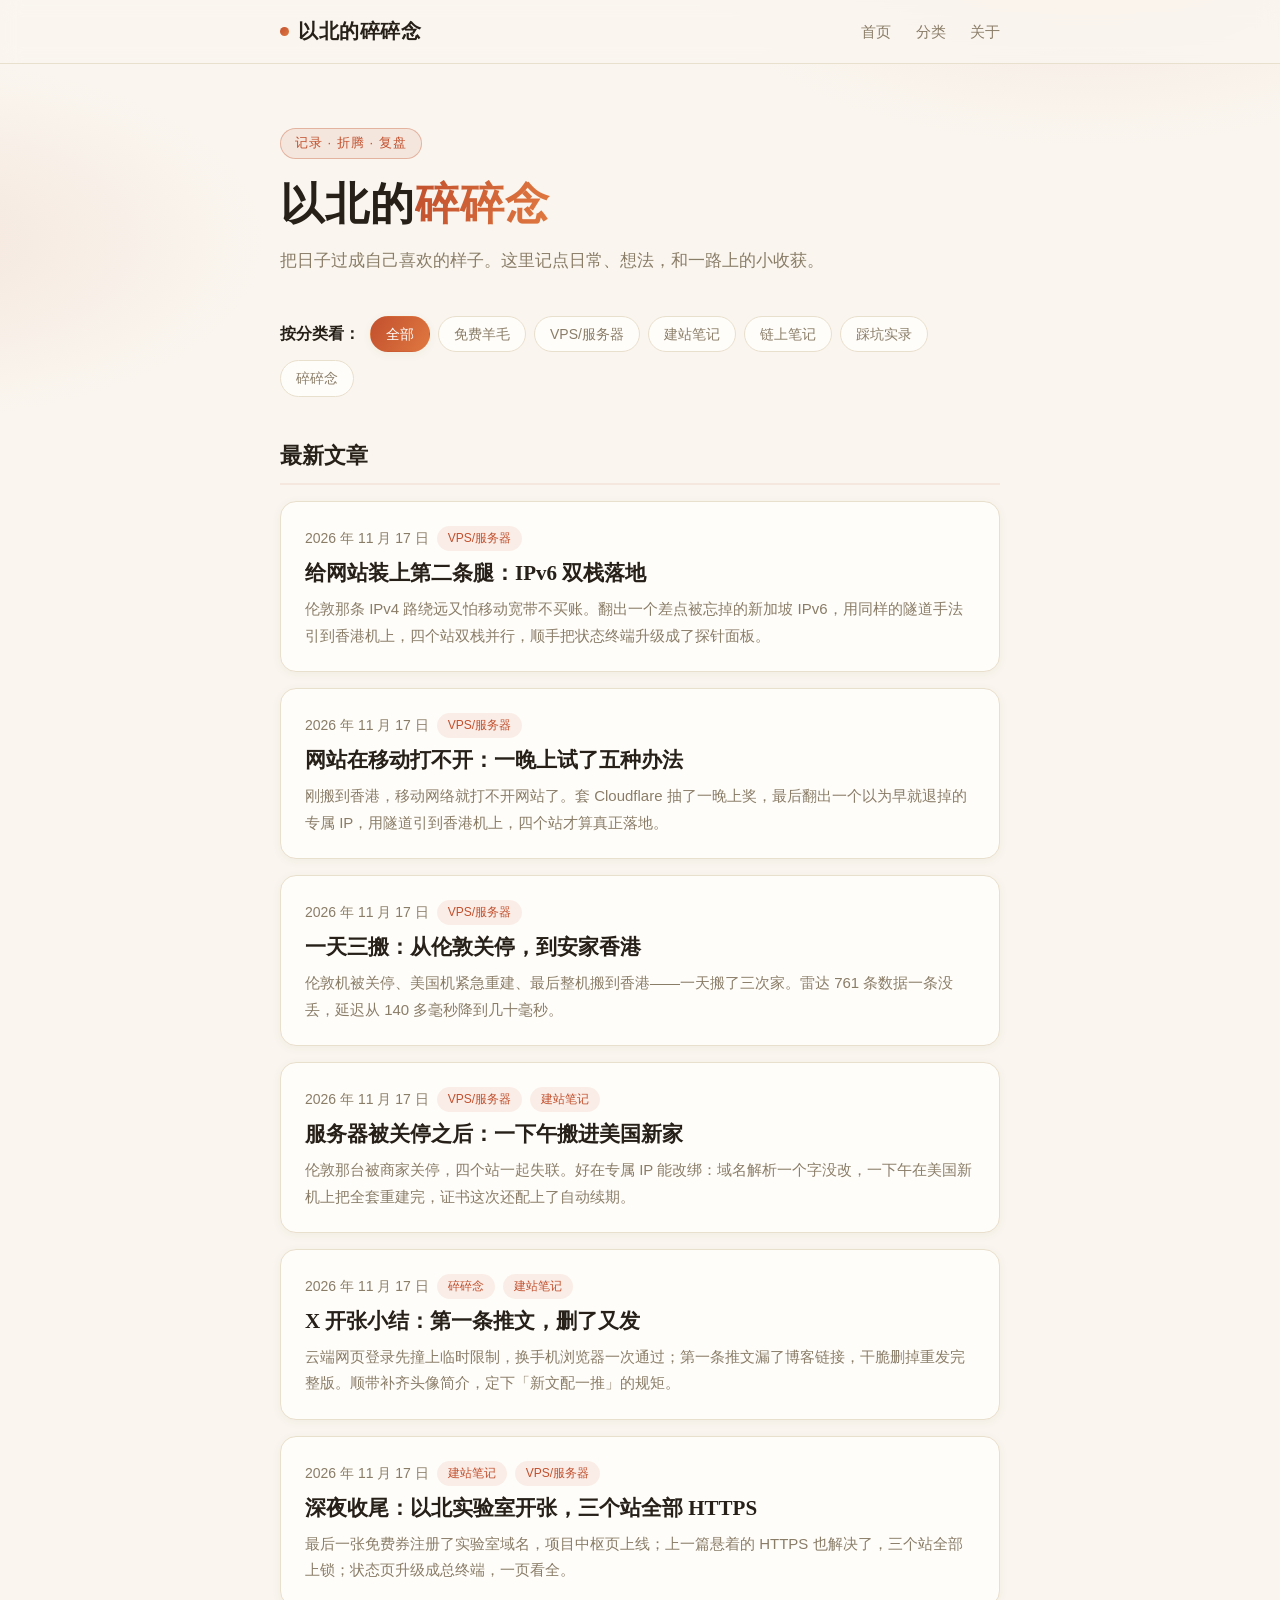
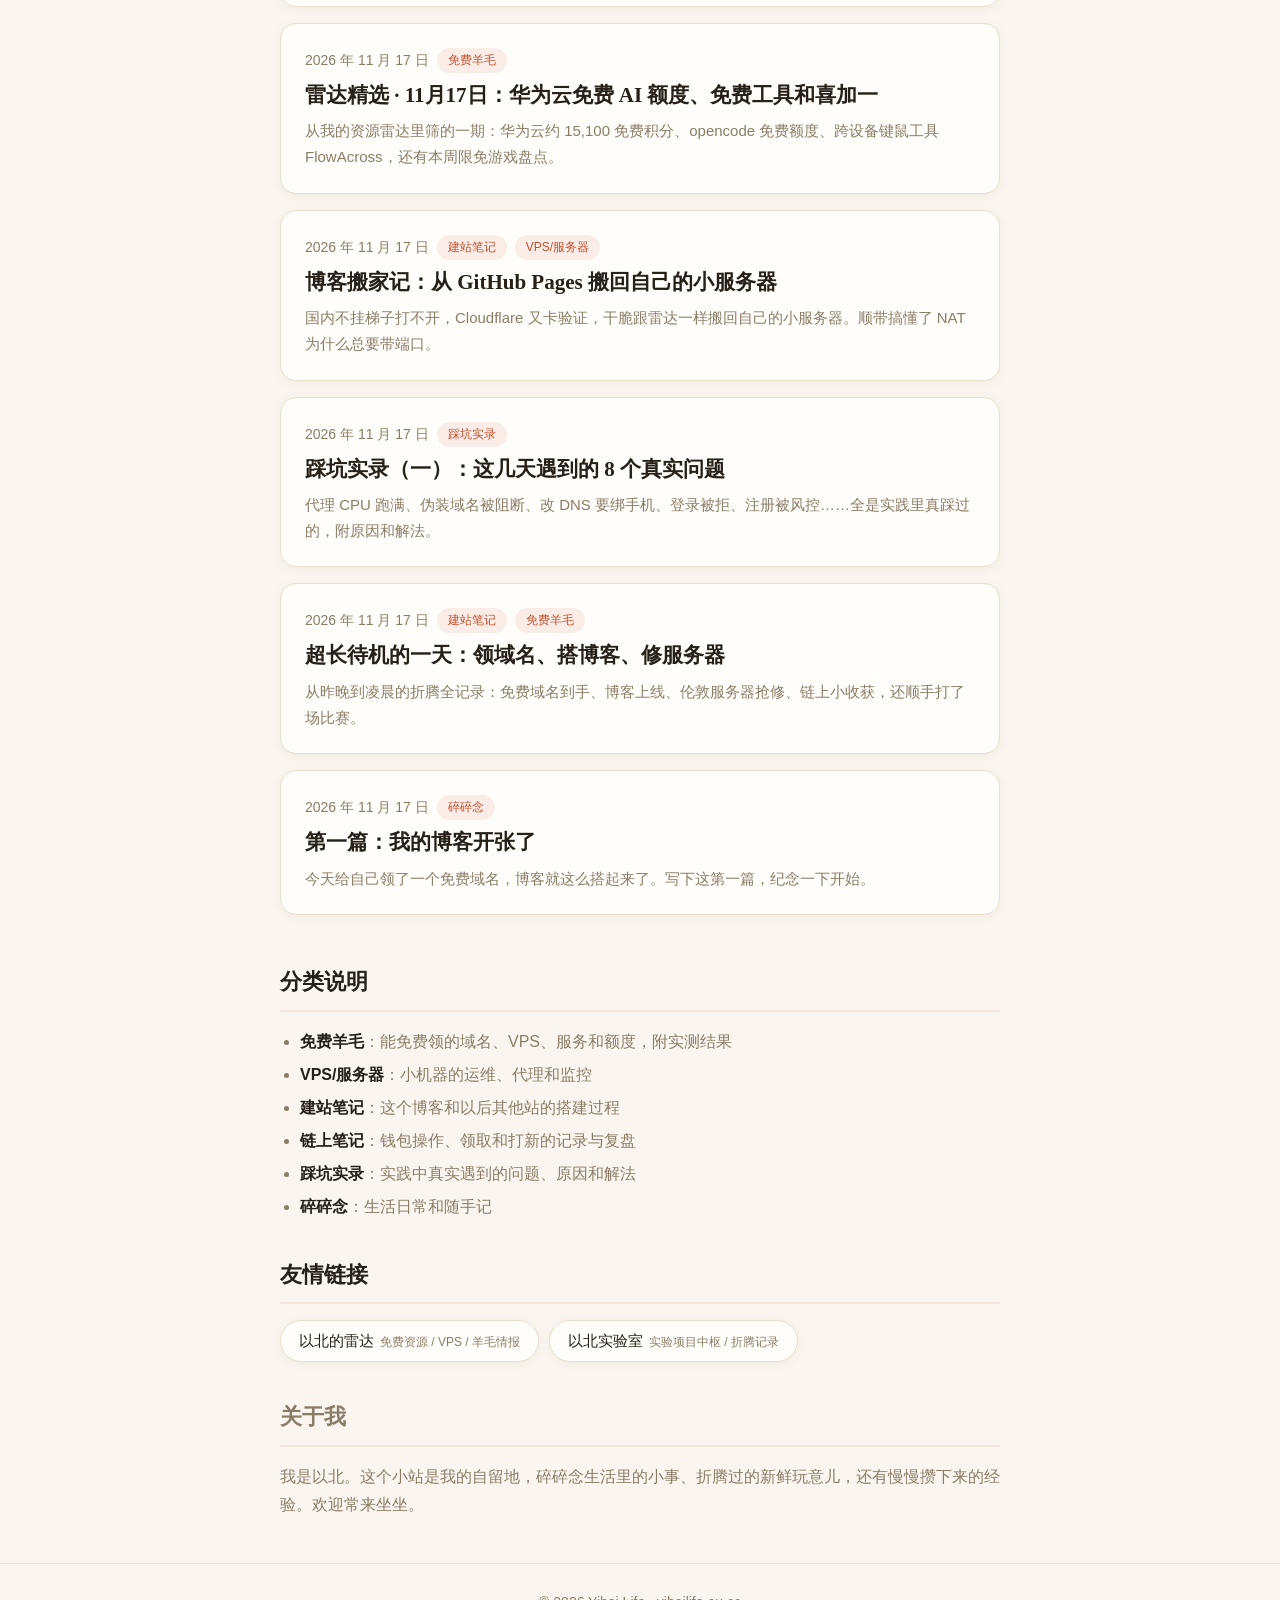
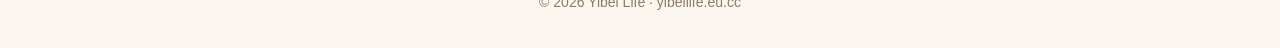
==== commit 13517194: "New post: IPv6 dual-stack + probe terminal (+ index card)" ====
--- a/index.html
+++ b/index.html
@@ -41,6 +41,11 @@
 
   <section class="post-list">
     <h2>最新文章</h2>
+    <article class="post-card" data-cat="vps">
+      <div class="meta"><time datetime="2026-11-17">2026 年 11 月 17 日</time><span class="chip">VPS/服务器</span></div>
+      <h3><a href="posts/2026-11-17-ipv6-dualstack.html">给网站装上第二条腿：IPv6 双栈落地</a></h3>
+      <p>伦敦那条 IPv4 路绕远又怕移动宽带不买账。翻出一个差点被忘掉的新加坡 IPv6，用同样的隧道手法引到香港机上，四个站双栈并行，顺手把状态终端升级成了探针面板。</p>
+    </article>
     <article class="post-card" data-cat="vps">
       <div class="meta"><time datetime="2026-11-17">2026 年 11 月 17 日</time><span class="chip">VPS/服务器</span></div>
       <h3><a href="posts/2026-11-17-clean-ip.html">网站在移动打不开：一晚上试了五种办法</a></h3>
